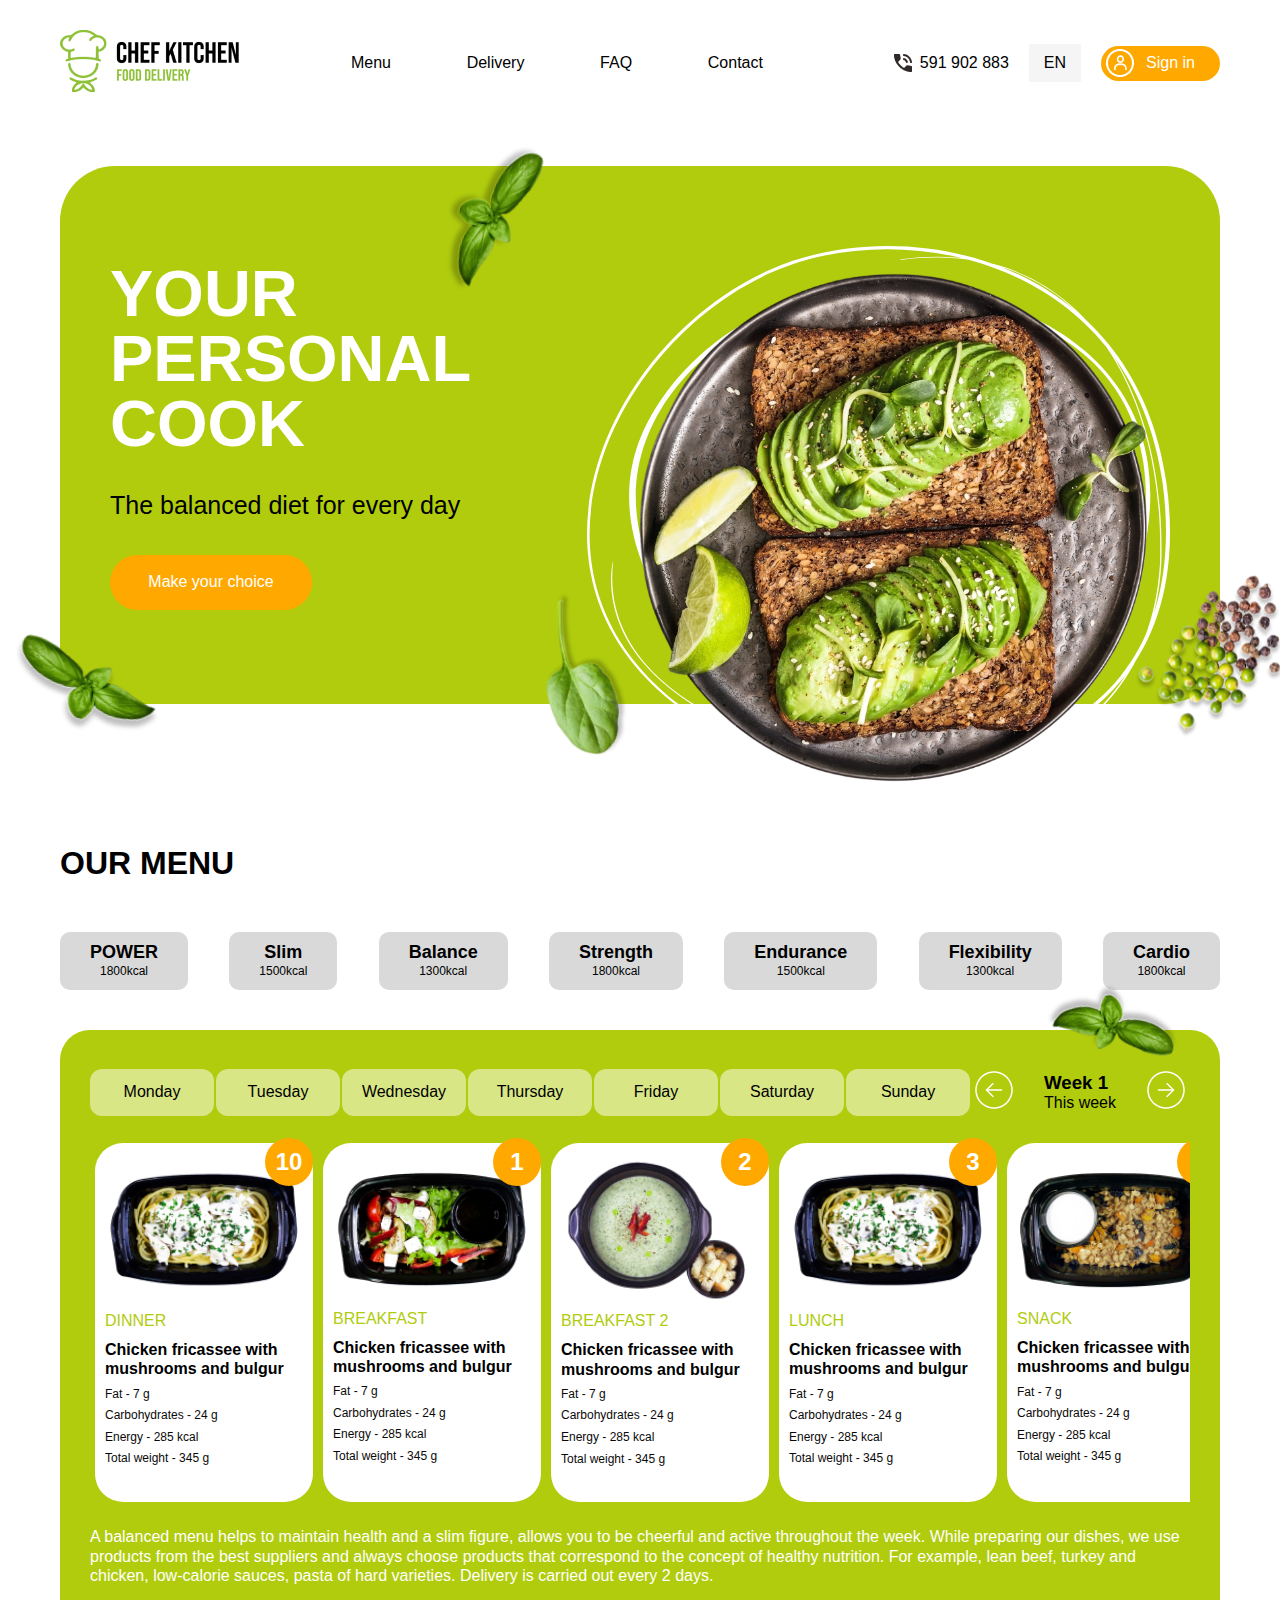
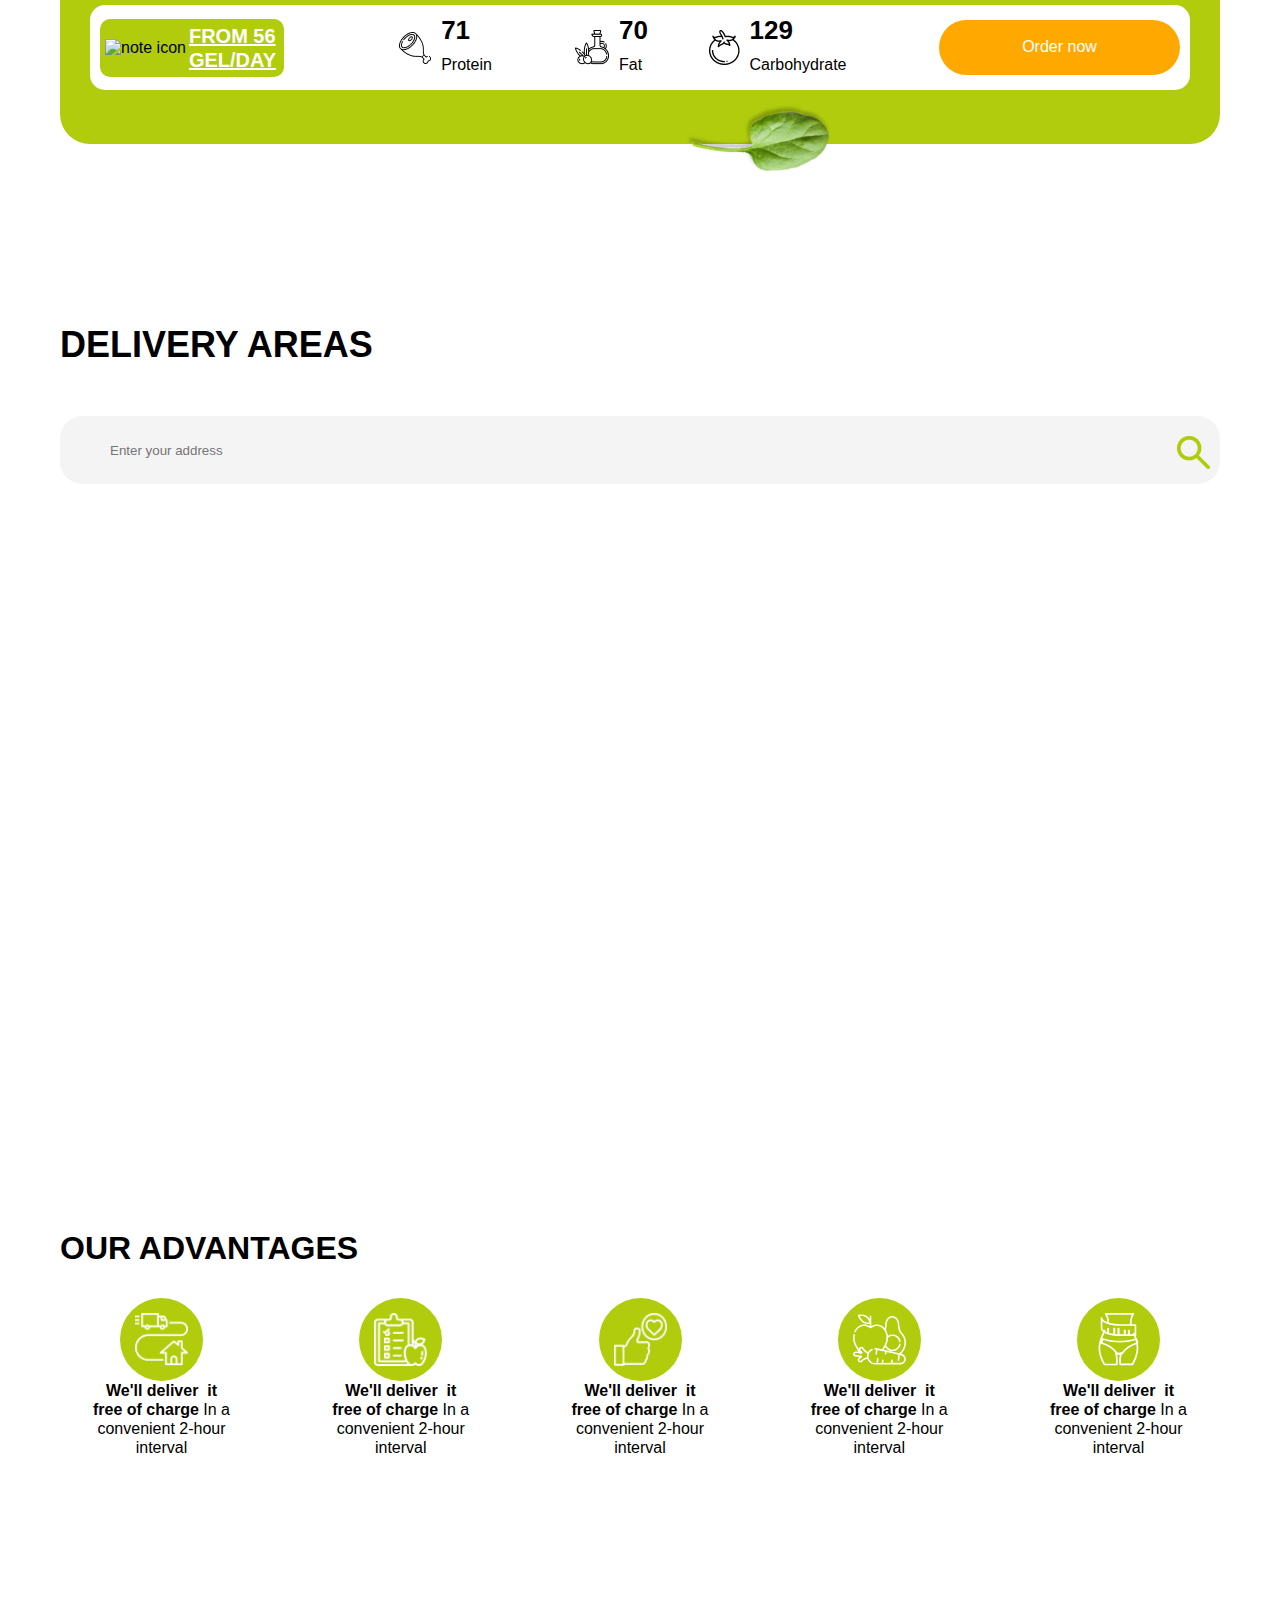
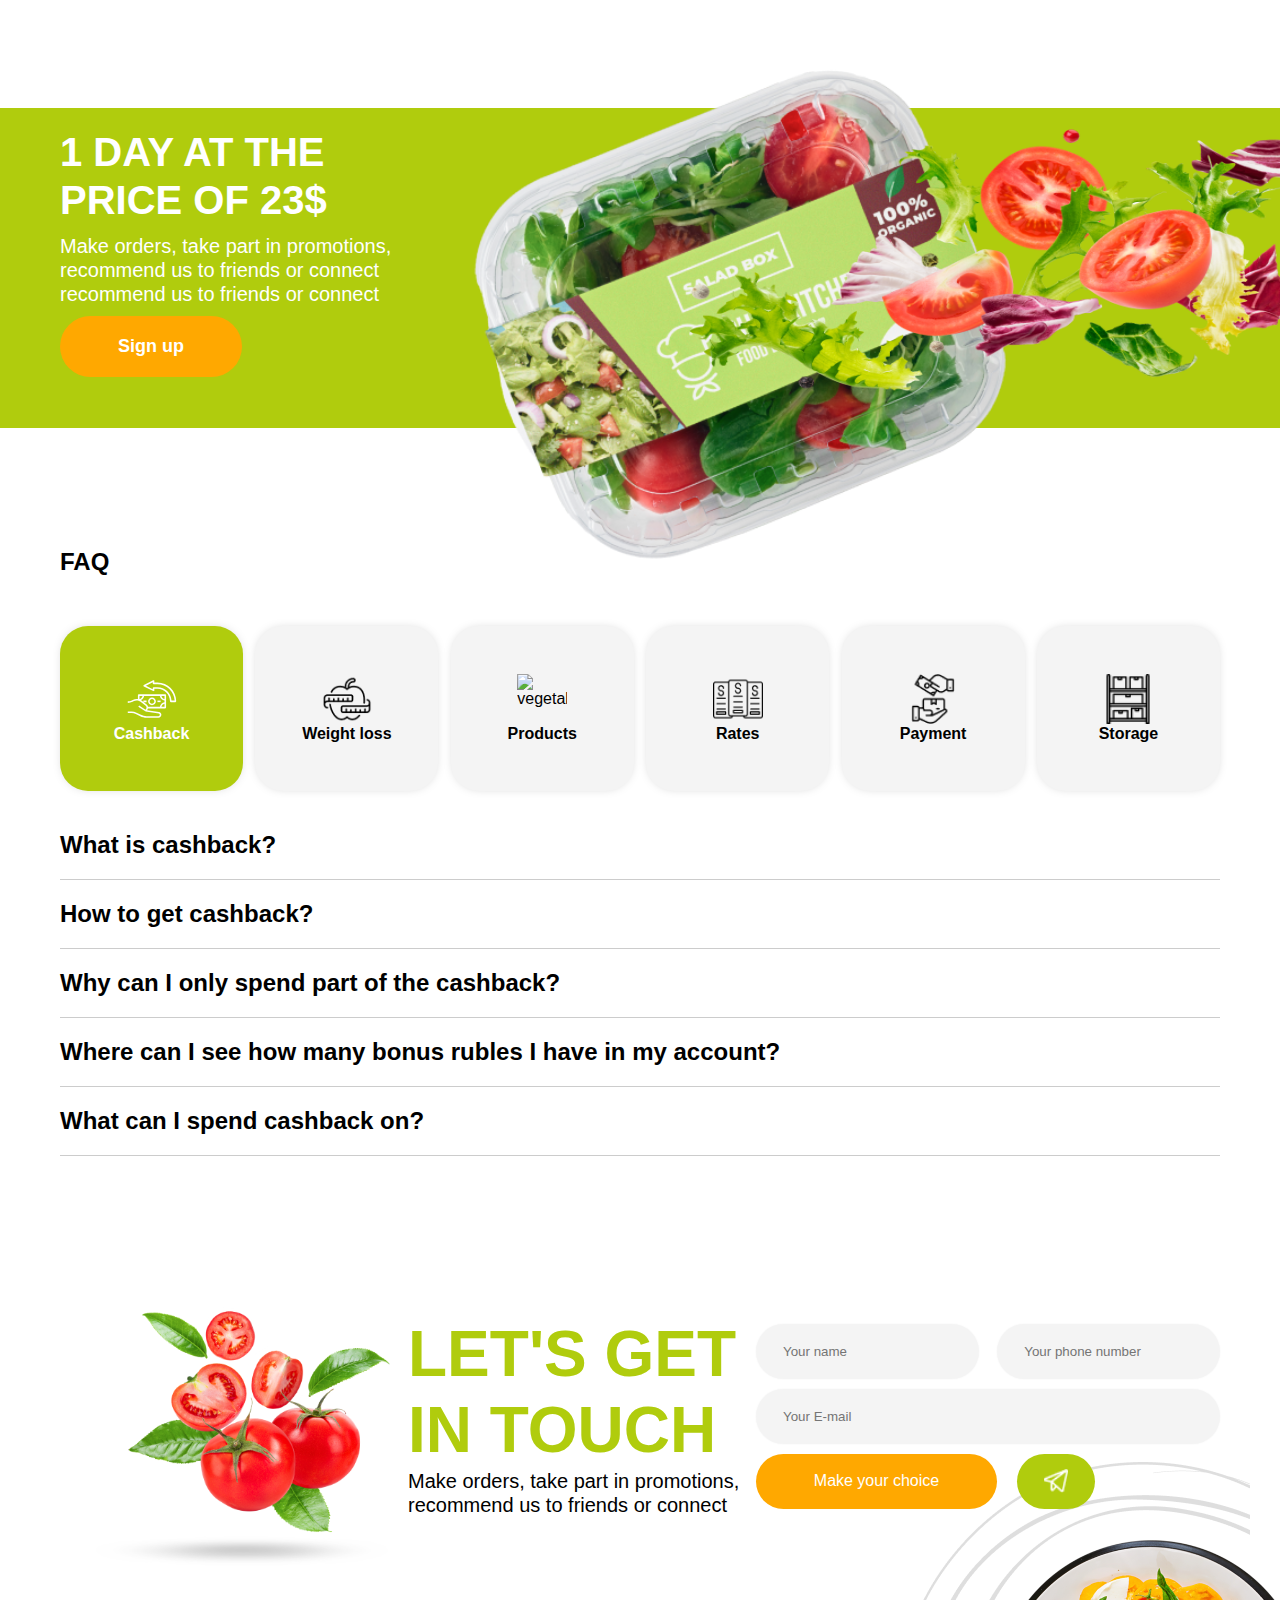
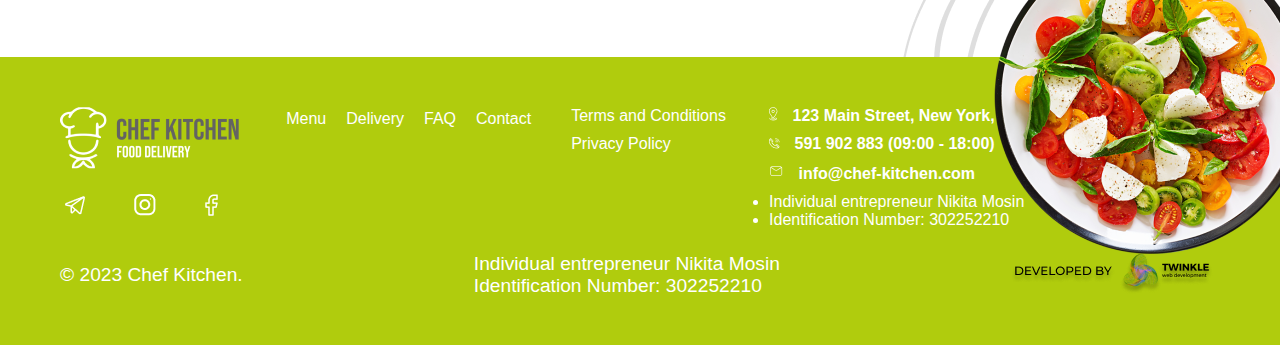
==== index.html @ f5564bab "process end" ====
<!doctype html>
<html lang="en">
<head>
    <meta charset="UTF-8">
    <link rel="shortcut icon" href="images/logo2.png" type="image/x-icon">
    <meta name="viewport"
          content="width=device-width, user-scalable=no, initial-scale=1.0, maximum-scale=1.0, minimum-scale=1.0">
    <meta http-equiv="X-UA-Compatible" content="ie=edge">
    <script src="https://maps.google.com/maps?file=api&amp;v=2&amp;sensor=false&amp;key=ABQIAAAAuPsJpk3MBtDpJ4G8cqBnjRRaGTYH6UMl8mADNa0YKuWNNa8VNxQCzVBXTx2DYyXGsTOxpWhvIG7Djw" type="text/javascript"></script>
    <link rel="stylesheet" href="main/main.css">
    <title>Chef kitchen</title>
    <style>

    </style>
</head>
<body>
<!--Start header section---------------------------------- -->
<header>
    <div class="container">
        <nav class="navigation">
            <div class="burger-menu">
                <svg width="24" height="24" viewBox="0 0 24 24" fill="none" xmlns="http://www.w3.org/2000/svg">
                    <path d="M3.56301 19.937C3.4304 19.937 3.30323 19.9897 3.20946 20.0835C3.11569 20.1772 3.06301 20.3044 3.06301 20.437C3.06301 20.5696 3.11569 20.6968 3.20946 20.7906C3.30323 20.8843 3.4304 20.937 3.56301 20.937L20.437 20.939C20.5696 20.939 20.6968 20.8863 20.7906 20.7926C20.8843 20.6988 20.937 20.5716 20.937 20.439C20.937 20.3064 20.8843 20.1792 20.7906 20.0855C20.6968 19.9917 20.5696 19.939 20.437 19.939L3.56301 19.937ZM3.56301 11.5C3.4304 11.5 3.30323 11.5527 3.20946 11.6465C3.11569 11.7402 3.06301 11.8674 3.06301 12C3.06301 12.1326 3.11569 12.2598 3.20946 12.3536C3.30323 12.4473 3.4304 12.5 3.56301 12.5L13.563 12.501C13.6956 12.501 13.8228 12.4483 13.9166 12.3546C14.0103 12.2608 14.063 12.1336 14.063 12.001C14.063 11.8684 14.0103 11.7412 13.9166 11.6475C13.8228 11.5537 13.6956 11.501 13.563 11.501L3.56301 11.5ZM3.56301 3.06201C3.4304 3.06201 3.30323 3.11469 3.20946 3.20846C3.11569 3.30223 3.06301 3.4294 3.06301 3.56201C3.06301 3.69462 3.11569 3.8218 3.20946 3.91557C3.30323 4.00933 3.4304 4.06201 3.56301 4.06201L20.437 4.06301C20.5696 4.06301 20.6968 4.01033 20.7906 3.91657C20.8843 3.8228 20.937 3.69562 20.937 3.56301C20.937 3.4304 20.8843 3.30323 20.7906 3.20946C20.6968 3.11569 20.5696 3.06301 20.437 3.06301L3.56301 3.06201Z"
                          fill="black"/>
                </svg>
            </div>

            <div class="logo">
                <a href="./index.html">
                    <img src="images/logo.png" alt="logo">
                </a>
            </div>
            <div class="nav-links">
                <ul>
                    <li><a href="menu/menu.html">Menu</a></li>
                    <li><a href="#">Delivery</a></li>
                    <li><a href="./index.html">FAQ</a></li>
                    <li><a href="#">Contact</a></li>
                </ul>
            </div>
            <div class="nav-infos">
                <a class="nav-tel-number" href="tel:+988887555222">
                    <img src="images/phone_icon.png" alt="phone icon">
                    591 902 883</a>
                <!--                dropdown for change language-->
                <div class="dropdown">
                    <button class="dropbtn">EN</button>
                    <div class="dropdown-content">
                        <a href="#">EN</a>
                        <a href="#">RU</a>
                        <a href="#">UZ</a>
                    </div>
                </div>
                <a class="login" href="login/login.html">
                    <img src="images/user_icon.png" alt="user icon">
                    <span>Sign in</span>
                </a>
            </div>
        </nav>
    </div>
</header>
<!--End header section------------------------------------ -->
<!--Start main banner section----------------------------- -->
<section>
    <div class="container">
        <div class="main-banner">
            <div class="main-banner-left">
                <h1 class="main-banner-title">YOUR PERSONAL COOK</h1>
                <p>The balanced diet for every day</p>
                <a href="#">Make your choice</a>
            </div>
            <div class="main-banner-right">
                <img src="images/main_meal.png" alt="main banner image">
                <div class="main-banner-bg">
                    <svg width="583" height="534" viewBox="0 0 583 534" fill="none" xmlns="http://www.w3.org/2000/svg">
                        <g clip-path="url(#clip0_22_21)">
                            <path d="M313.852 13.3117C488.871 -10.2678 580.131 136.641 574.274 318.591C560.588 544.805 298.253 578.174 131.391 486.572C-100.942 358.527 12.2514 99.5707 182.998 23.6687C317.198 -36.0858 548.068 11.103 579.474 236.988C615.362 499.019 369.313 553.848 219.275 495.288C159.63 471.828 126.222 437.175 102.705 394.642C20.2897 217.558 165.577 30.5635 343.973 57.9037C459.318 75.8122 541.344 142.73 539.611 261.045C537.489 352.259 488.602 440.577 400.061 475.379C207.621 549.52 -11.7439 348.17 53.9967 190.575C70.402 150.699 105.334 108.018 153.146 79.4536C296.191 -9.19326 618.29 52.7998 555.209 312.234C547.679 343.155 535.009 371.928 518.574 397.209C398.597 580.413 130.226 512.599 51.9647 411.745C12.1618 360.616 26.804 310.562 26.2362 315.248C10.6677 444.786 180.816 509.376 292.785 509.525C465.085 513.674 578.278 364.914 556.166 215.617C537.429 92.5566 416.586 48.2929 292.008 46.9199C142.119 45.5171 -10.4291 184.845 71.9858 338.469C163.186 505.734 400.211 541.014 496.67 387.061C559.662 286.445 563.188 97.6903 343.136 63.1867C40.0717 16.386 -45.8992 531.761 355.388 511.375C502.916 502.6 598.09 408.85 575.708 237.496C544.96 14.2967 316.84 -32.2951 184.253 26.5341C16.2257 101.003 -98.2825 356.945 132.467 484.602C297.446 575.518 558.855 544.029 572.929 318.561C578.936 140.462 490.754 -9.64096 313.911 13.8788C313.523 13.9385 313.433 13.3415 313.822 13.2818L313.852 13.3117Z"
                                  fill="white"/>
                        </g>
                        <defs>
                            <clipPath id="clip0_22_21">
                                <rect width="583" height="534" fill="white"/>
                            </clipPath>
                        </defs>
                    </svg>
                </div>

            </div>
        </div>
    </div>
</section>
<!--End main banner section------------------------------- -->
<!--Our menu section-->
<section>
    <div class="container">
        <div class="our-menu">
            <h2 class="our-menu-title">Our Menu</h2>
            <div class="our-menu-categories"></div>
            <div class="our-menu-meals">
                <div class="our-menu-meals-by-day">
                    <div class="our-menu-days">
                        <button class="our-menu-day" data-short="Mo"><span>Monday</span></button>
                        <button class="our-menu-day" data-short="Tu"><span>Tuesday</span></button>
                        <button class="our-menu-day" data-short="We"><span>Wednesday</span></button>
                        <button class="our-menu-day" data-short="Th"><span>Thursday</span></button>
                        <button class="our-menu-day" data-short="Fr"><span>Friday</span></button>
                        <button class="our-menu-day" data-short="Sa"><span>Saturday</span></button>
                        <button class="our-menu-day" data-short="Su"><span>Sunday</span></button>
                    </div>
                    <div class="our-menu-buttons">
                        <a href="#"><img src="images/arrow_left.png" alt="Arrow left"></a>
                        <div class="this-week">
                            <h3>Week 1</h3>
                            <span>This week</span>
                        </div>
                        <a href="#"><img src="images/arrow-right.png" alt="Arrow right"></a>
                    </div>
                </div>
                <div class="slider-container">
                    <div class="slider" id="slider">
                        <!-- Meal cards will be injected here by JavaScript -->
                    </div>
                    <button class="nav-button" id="prevBtn"><img src="images/slider-left.png" alt=""></button>
                    <button class="nav-button" id="nextBtn"><img src="images/slider-right.png" alt=""></button>
                </div>
                <div class="our-menu-meals-description">
                    <p>A balanced menu helps to maintain health and a slim figure, allows you to be cheerful and active
                        throughout the week. While preparing our dishes, we use products from the best suppliers and
                        always choose products that correspond to the concept of healthy nutrition. For example, lean
                        beef, turkey and chicken, low-calorie sauces, pasta of hard varieties. Delivery is carried out
                        every 2 days.</p>
                </div>
                <div class="our-menu-footer">
                    <div class="our-menu-plans">
                        <img src="images/note_icon.png" alt="note icon">
                        <span>
                                FROM 56 <br>
                                GEL/DAY
                            </span>
                        <img src="images/rightarrow.png" alt="">
                    </div>
                    <div class="our-menu-icons">
                        <div class="our-menu-icon">
                            <img src="images/meat_icon.png" alt="meat">
                            <p>71 <br>
                                <span>
                                    Protein
                                </span>
                            </p>
                        </div>
                        <div class="our-menu-icon">
                            <img src="images/oil_icon.png" alt="meat">
                            <p>70 <br>
                                <span>
                                    Fat
                                </span>
                            </p>
                        </div>
                        <div class="our-menu-icon">
                            <img src="images/tomat_icon.png" alt="meat">
                            <p>129 <br>
                                <span>
                                    Carbohydrate
                                </span>
                            </p>
                        </div>
                    </div>
                    <div class="order-button">Order now</div>
                </div>
            </div>
        </div>
    </div>
</section>
<!--End our menu section---------------------------------- -->
<!--Delivery area section -------------------------------- -->
<section>
    <div class="container">
        <div class="delivery-area">
            <h1 class="delivery-area-title">DELIVERY AREAS</h1>
            <div class="input-area">
                <input type="search" placeholder="Enter your address">
                <button>
                    <img src="images/search_map_icon.png" alt="Search icon">
                </button>
            </div>
            <div class="delivery-area-map">
                <iframe src="https://yandex.ru/map-widget/v1/?um=constructor%3A20ad190c95c1d5e10d8f19b1c2f9cb5e6e9b4a04dcfd557d8689dc20f58e7cbc&amp;source=constructor&amp;lang=en" width="100%" height="468" frameborder="0"></iframe>
            </div>
        </div>
    </div>
</section>
<!-- End delivery area section ---------------------------- -->
<!--section out advantages-->
<section>
    <div class="container">
        <div class="our-advantages">
            <h2 class="our-advantages-title">Our Advantages</h2>
            <div class="our-advantages-cards">
                <div class="our-advantages-card">
                    <div class="our-advantages-card-img">
                        <img src="images/delivery_icon.png" alt="advantages icon">
                    </div>

                    <p><span>We'll deliver  it free of charge </span>
                        In a convenient 2-hour interval</p>
                </div>
                <div class="our-advantages-card">
                    <div class="our-advantages-card-img">
                        <img src="images/calculate_icon.png" alt="advantages icon">
                    </div>

                    <p><span>We'll deliver  it free of charge </span>
                        In a convenient 2-hour interval</p>
                </div>
                <div class="our-advantages-card">
                    <div class="our-advantages-card-img">
                        <img src="images/effect_icon.png" alt="advantages icon">
                    </div>

                    <p><span>We'll deliver  it free of charge </span>
                        In a convenient 2-hour interval</p>
                </div>
                <div class="our-advantages-card">
                    <div class="our-advantages-card-img">
                        <img src="images/vegetables_icon.svg" alt="advantages icon">
                    </div>

                    <p><span>We'll deliver  it free of charge </span>
                        In a convenient 2-hour interval</p>
                </div>
                <div class="our-advantages-card">
                    <div class="our-advantages-card-img">
                        <img src="images/slim_body_icon.svg" alt="advantages icon">
                    </div>

                    <p><span>We'll deliver  it free of charge </span>
                        In a convenient 2-hour interval</p>
                </div>

            </div>
        </div>
    </div>
</section>

<!--        End out advantages ----------------------------->
<!--        section sign up------------------------------ -->
<main>
    <div class="container">
        <div class="sign-up-section">
            <div class="sign-up-section-left">
                <h1 class="sign-up-title">
                    1 DAY AT THE PRICE OF 23$
                </h1>
                <p>Make orders, take part in promotions, recommend us to friends or connect
                    recommend us to friends or connect
                </p>
                <button class="sign-up-button">Sign up</button>
            </div>
            <div class="sign-up-section-right">
                <img src="images/main_meal2.png" alt="main meal 2">
            </div>

        </div>
    </div>
</main>
<!--        End sign up section ---------------------------->
<!--        section FAQ------------------------------------ -->
<section>
    <div class="container">
        <div class="faq-section">
            <h2 class="faq-title">FAQ</h2>
            <div class="faq-questions-categories">
                <div class="faq-questions-card card-active">
                    <img src="images/money-back_icon.svg" alt="cashback">
                    <span>Cashback</span>
                </div>
                <div class="faq-questions-card">
                    <img src="images/diet_icon.png" alt="diet">
                    <span>Weight loss</span>
                </div>
                <div class="faq-questions-card">
                    <img src="images/vegeta.png" alt="vegetables">
                    <span>Products</span>
                </div>
                <div class="faq-questions-card">
                    <img src="images/rates_icon.png" alt="rates ">
                    <span>Rates</span>
                </div>
                <div class="faq-questions-card">
                    <img src="images/payments-icon.png" alt="cashback">
                    <span>Payment</span>
                </div>
                <div class="faq-questions-card">
                    <img src="images/storage_icon.png" alt="cashback">
                    <span>Storage</span>
                </div>
            </div>
            <div class="faq-container">
                <div class="faq-item">
                    <div class="faq-question">What is cashback?</div>
                    <div class="faq-answer">Cashback is a refund of a portion of the money spent on purchases.</div>
                </div>
                <div class="faq-item">
                    <div class="faq-question">How to get cashback?</div>
                    <div class="faq-answer">Make orders, take part in promotions, recommend us to friends or connect a family tariff. We will refund up to 50% of the order value.</div>
                </div>
                <div class="faq-item">
                    <div class="faq-question">Why can I only spend part of the cashback?</div>
                    <div class="faq-answer">There might be certain restrictions or conditions that apply to the usage of cashback.</div>
                </div>
                <div class="faq-item">
                    <div class="faq-question">Where can I see how many bonus rubles I have in my account?</div>
                    <div class="faq-answer">You can check your bonus rubles in your account section on our website or app.</div>
                </div>
                <div class="faq-item">
                    <div class="faq-question">What can I spend cashback on?</div>
                    <div class="faq-answer">You can spend cashback on future purchases with us, subject to any terms and conditions that apply.</div>
                </div>
            </div>
        </div>
    </div>
</section>

<!--        End FAQ section ------------------------------>
<!--section subscribe---------------------------------- -->
<section>
    <div class="container">
        <div class="subscribe-section">
            <div class="subscribe-img">
                <img src="images/subscribe_icon.png" alt="tomato">
            </div>
            <div class="subscribe-text">
                <h1>LET'S GET <br> IN TOUCH</h1>
                <p>Make orders, take part in promotions, recommend us to friends or connect </p>
            </div>
                <aside class="subscribe-form">
                    <div class="inputs">
                        <input type="text" placeholder="Your name">
                        <input type="number" placeholder="Your phone number">
                    </div>
                    <input type="email" placeholder="Your E-mail">
                    <div class="buttons">
                        <button class="order-button">Make your choice</button>
                        <button class="telegram-button">
                            <img src="images/telegram_icon.png" alt="telegram icon">
                            <span>Telegram</span>
                        </button>
                    </div>
                </aside>
        </div>
    </div>
</section>

    <footer>
        <div class="container">
            <div class="footer-content">
                <div class="footer-logo">
                    <a href="./index.html">
                        <img src="images/logo2.png" alt="logo">
                    </a>
                    <div class="footer-socials">
                        <a href="https://www.t.me/"><img src="images/telegram_icon.png" alt="telegram"></a>
                        <a href="https://www.instagram.com/"><img src="images/insta_icon.png" alt="instagram"></a>
                        <a href="https://www.facebook.com/"><img src="images/facebook_icon.png" alt="facebook"></a>
                    </div>
                </div>
                <div class="footer-links">
                    <ul>
                        <li><a href="menu/menu.html">Menu</a></li>
                        <li><a href="#">Delivery</a></li>
                        <li><a href="./index.html">FAQ</a></li>
                        <li><a href="#">Contact</a></li>
                    </ul>
                    <div class="terms-links">
                        <a href="termsandconditions/terms.html">Terms and Conditions</a>
                        <a href="#">Privacy Policy</a>
                    </div>
                </div>
                <div class="footer-contacts">
                    <a href="#">
                        <img src="images/location_icon.png" alt="location icon">
                        123 Main Street, New York, NY 10030
                    </a>
                    <a href="tel:+988887555222">
                        <img src="images/phone_icon2.png" alt="phone icon">
                        591 902 883 (09:00 - 18:00) </a>
                    <a href="mailto:nimadir@gmail.com">
                        <img src="images/email_icon.png" alt="email icon">
                        info@chef-kitchen.com
                    </a>
                    <ul>
                        <li>Individual entrepreneur Nikita Mosin</li>
                        <li>Identification Number: 302252210</li>
                    </ul>
                </div>

            </div>
            <div class="footer-footer">
                <p>© 2023 Chef Kitchen.</p>
                <p>
                    Individual entrepreneur Nikita Mosin <br>
                    Identification Number: 302252210
                </p>
                <img src="images/meals/footer-footer-img.png" alt="company logo">
            </div>
        </div>


        <script src="index.js"></script>
    </footer>


    <script type="module" src="index.js"></script>

</body>
</html>
---- main/main.css ----
@import "../footer.css";
@import "../header.css";


.main-banner {
    width: 100%;
    border-radius: 55px;
    margin-top: 20px;
    margin-bottom: 100px;
    background-color: var(--primary-color);
    display: flex;
    justify-content: space-between;
    align-items: center;
    padding: 0 50px;
}

.main-banner-left {
    width: 50%;
    display: flex;
    flex-direction: column;
    justify-content: center;
    align-items: flex-start;
    position: relative;
}

.main-banner-left::before {
    position: absolute;
    content: "";
    width: 300px;
    height: 300px;
    top: -200px;
    right: -50px;
    transform: rotate(100deg);
    background-image: url("../images/list2.png");
    background-size: 100% 100%;
    background-repeat: no-repeat;
}

.main-banner-left::after {
    position: absolute;
    content: "";
    width: 300px;
    height: 300px;
    top: 280px;
    left: -180px;
    transform: rotate(10deg);
    background-image: url("../images/list2.png");
    background-size: 100% 100%;
    background-repeat: no-repeat;
}


.main-banner-title {
    font-family: var(--font-family), serif;
    font-weight: 700;
    font-size: 65px;
    line-height: 100%;
    text-transform: uppercase;
    color: #fff;
}

.main-banner-left p {
    font-family: var(--font-family), serif;
    font-weight: 400;
    font-size: 25px;
    line-height: 236%;
    color: #000;
    margin: 20px 0;
}

.main-banner-left a {
    border-radius: 32px;
    padding: 18px 27px;
    width: 202px;
    height: 55px;
    background-color: #ffa800;
    color: #fff;
    text-align: center;
}

.main-banner-left a:hover {
    background-color: #ffffff;
    color: var(--primary-color);
    transition: 0.5s;
}


.main-banner-right {
    width: 60%;
    display: flex;
    justify-content: center;
    align-items: center;
    position: relative;
}

.main-banner-right::before {
    position: absolute;
    content: "";
    width: 200px;
    height: 200px;
    bottom: -70px;
    left: -100px;
    transform: rotate(-130deg);
    background-image: url("../images/list1.png");
    background-size: 100% 100%;
    background-repeat: no-repeat;
}

.main-banner-right::after {
    position: absolute;
    content: "";
    width: 300px;
    height: 300px;
    bottom: -100px;
    right: -200px;
    background-image: url("../images/nuts.png");
    background-size: 100% 100%;
    background-repeat: no-repeat;
}


.main-banner-right img {
    position: absolute;
    width: 150%;
    top: 70px;
    z-index: 1;
}

.main-banner-bg {
    position: relative;
    top: 80px;
}

/*-----------------our menu ------------*/
.our-menu-title {
    font-family: var(--font-family), serif;
    font-weight: 700;
    font-size: 32px;
    line-height: 120%;
    text-transform: uppercase;
    color: #000;
}

.our-menu-categories {
    display: flex;
    justify-content: space-between;
    margin-top: 50px;
    flex-wrap: wrap;
}

.category-item {
    border-radius: 10px;
    padding: 10px 30px;
    background: #d9d9d9;
    display: flex;
    flex-direction: column;
    justify-content: center;
    align-items: center;
    border-bottom: 1px solid transparent;
}

.category-item.active {
    background: var(--primary-color);
    color: #fff;
    border-bottom: 1px solid #fff;
}

.category-item h3 {
    font-size: 18px;
    border-bottom: 1px solid transparent;
}

.category-item p {
    border-bottom: 1px solid transparent;
    font-size: 12px;
    color: #000;
}

.category-item:hover h3, .category-item:hover p {
    color: #fff;
    border-bottom: 1px solid #fff;
    transition: 0.5s;
}

.category-item:hover {
    background-color: #ffa800;
}

.our-menu-meals {
    display: flex;
    flex-direction: column;
    background: var(--primary-color);
    border-radius: 30px;
    padding: 36px 30px 54px;
    margin: 40px 0;
    position: relative;
}

.our-menu-meals::before {
    position: absolute;
    content: "";
    width: 250px;
    height: 250px;
    transform: rotate(170deg);
    background-size: 100% 100%;
    background: url("../images/list2.png") no-repeat;
    right: -20px;
    top: -120px;
}

.our-menu-meals::after {
    position: absolute;
    content: "";
    width: 250px;
    height: 250px;
    transform: rotate(151deg);
    background-size: 100% 100%;
    background: url("../images/list1.png") no-repeat;
    left: 45%;
    bottom: -100px;

}

.our-menu-meals-by-day {
    display: flex;
    justify-content: center;
    align-items: center;
}

.our-menu-days {
    display: flex;
    justify-content: space-between;
    flex-wrap: wrap;
    width: 80%;
}

.our-menu-day {
    border-radius: 12px;
    padding: 14px 37px;
    width: 124px;
    height: 47px;
    display: flex;
    justify-content: center;
    align-items: center;
    border: none;
    font-size: 16px;
    background: rgba(255, 255, 255, 0.5);
}

.our-menu-day.active {
    background: #ffffff;
}

.our-menu-day:hover {
    background: #ffffff;
}

.our-menu-buttons {
    display: flex;
    width: 20%;
    justify-content: space-between;
    align-items: center;
}

/*Slider start from here*/

.slider-container {
    position: relative;
    overflow: hidden;
    height: auto;
    margin: 20px 0;
}

.slider {
    display: flex;
    transition: transform 0.3s ease-in-out;
    cursor: grab;
}

.card {
    background-color: #fff;
    border-radius: 28px;
    margin: 5px;
    min-width: 218px;
    box-sizing: border-box;
    padding: 10px;
    text-align: start;
    cursor: grab;
    user-select: none;
    height: 359px;
    position: relative;
}


.card-id {
    font-size: 24px;
    color: #fff;
    font-weight: 800;
    padding: 10px;
    background-color: #ffa800;
    border-radius: 50%;
    position: absolute;
    width: 48px;
    height: 48px;
    display: flex;
    justify-content: center;
    align-items: center;
    top: -5px;
    right: 0;
}

.meal-type {
    font-weight: 500;
    font-size: 16px;
    line-height: 120%;
    text-transform: uppercase;
    color: #b0cc0d;
}

.card .meal-name {
    font-family: var(--font-family), serif;
    font-weight: 600;
    font-size: 16px;
    line-height: 120%;
    color: #000;
    margin: 5px 0;
}

.card img {
    width: 100%;
    height: auto;
    border-radius: 10px;
}

.card p {
    font-family: var(--font-family), serif;
    font-weight: 300;
    font-size: 12px;
    line-height: 180%;
    color: #0a0909;
}

.card-content {
    margin-top: 10px;
}

.nav-button {
    position: absolute;
    top: 50%;
    transform: translateY(-50%);
    color: #fff;
    border: none;
    cursor: pointer;
    border-radius: 50%;
}

#prevBtn {
    z-index: 20;
}

#nextBtn {
    right: -20px;
}

.our-menu-meals-description {
    font-family: var(--font-family), serif;
    font-weight: 400;
    font-size: 16px;
    line-height: 120%;
    color: #fff;
    margin-bottom: 20px;
}

.our-menu-footer {
    display: flex;
    flex-wrap: wrap;
    justify-content: space-between;
    align-items: center;
    background-color: #fff;
    padding: 10px;
    border-radius: 15px;
}

.our-menu-plans {
    display: flex;
    justify-content: space-between;
    align-items: center;
    background-color: var(--primary-color);
    border-radius: 10px;
    padding: 5px;
    cursor: pointer;
}

.our-menu-plans span {
    font-family: var(--font-family), serif;
    font-weight: 700;
    font-size: 20px;
    line-height: 120%;
    text-transform: uppercase;
    text-decoration: underline;
    text-decoration-skip-ink: none;
    color: #fff;
    margin: 0 3px;
}

.order-button {
    border-radius: 32px;
    padding: 18px 27px;
    width: 241px;
    height: 55px;
    background: #ffa800;
    text-align: center;
    color: #fff;
    font-size: 16px;
    cursor: pointer;
}

.order-button:hover {
    background-color: var(--primary-color);
    transition: 0.5s;
}

.our-menu-icons {
    display: flex;
    justify-content: space-between;
    align-items: center;
    width: 40%;
}

.our-menu-icon {
    width: 100px;
    display: flex;
    justify-content: center;
    align-items: center;
    cursor: pointer;
}

.our-menu-icon p {
    font-family: var(--font-family), serif;
    font-weight: 800;
    font-size: 26px;
    line-height: 120%;
    color: #000;
}

.our-menu-icon p span {
    font-weight: 500;
    font-size: 16px;
}

.our-menu-icon img {
    margin-right: 10px;
}

/*delivery areas section -------------*/

.delivery-area {
    padding: 100px 0;
}

.delivery-area-title {
    font-size: 36px;
    font-weight: 700;
    margin-bottom: 50px;
}

.input-area {
    background: #f4f4f4;
    width: 100%;
    position: relative;
    border-radius: 23px;
}

.input-area button {
    position: absolute;
    border: none;
    background: none;
    right: 10px;
    top: 20px;
    cursor: pointer;
}

.input-area input {
    width: 100%;
    height: 68px;
    border: none;
    background: #f4f4f4;
    border-radius: 23px;
    outline: none;
    padding-left: 50px;
}

.delivery-area-map {
    margin-top: 37px;
    height: 468px;
    background: url("../images/map.png") no-repeat;
    background-size: cover;
    border-radius: 22px;
}

/*our advantages section--------*/
.our-advantages {
    padding: 100px 0;
    display: flex;
    flex-direction: column;
}

.our-advantages-cards {
    display: flex;
    justify-content: space-between;
    align-items: center;
}

.our-advantages-card {
    max-width: 183px;
    display: flex;
    flex-direction: column;
    justify-content: center;
    align-items: center;
    padding: 20px;
    margin: 10px;
    text-align: center;
}

.our-advantages-title {
    font-weight: 700;
    font-size: 32px;
    line-height: 120%;
    text-transform: uppercase;
    color: #000;
}

.our-advantages-card-img {
    width: 83px;
    height: 83px;
    padding: 15px;
    background-color: #B0CC0D;
    border-radius: 50%;
}

.our-advantages-card-img img {
    width: 100%;
    height: 100%;
}

.our-advantages-card p {
    font-weight: 400;
    font-size: 16px;
    line-height: 120%;
    text-align: center;
    color: #000;
}

.our-advantages-card p span {
    font-weight: 700;
}

/*sign up section ---------------*/

main {
    background-color: #B0CC0D;
    position: relative;
    margin: 100px auto;
    height: 320px;
}

.sign-up-section {
    display: flex;
    justify-content: center;
    align-items: center;
    height: 100%;
}

.sign-up-section::after {
    content: "";
    position: absolute;
    width: 600px;
    height: 300px;
    background: url("../images/main_meal3.png") no-repeat;
    background-size: 100% 100%;
    right: 0;
}

.sign-up-section-left {
    width: 35%;
    display: flex;
    flex-direction: column;
    justify-content: center;
    align-items: flex-start;
    height: 100%;
}

.sign-up-section-left p {
    font-family: var(--font-family), serif;
    font-weight: 400;
    font-size: 20px;
    line-height: 120%;
    color: #fff;
    margin: 10px 0;
}

.sign-up-button {
    border-radius: 32px;
    padding: 18px 27px;
    width: 182px;
    height: 61px;
    background: #ffa800;
    border: none;
    font-size: 18px;
    font-weight: 700;
    color: #ffffff;
}

.sign-up-button:hover {
    background-color: #ffffff;
    color: var(--primary-color);
    transition: 0.5s;
}

.sign-up-section-right {
    margin-left: 100px;
    width: 60%;
    position: relative;
}

.sign-up-section-right img {
    width: 100%;
    position: absolute;
    top: -250px;
    right: 150px;
}

.sign-up-title {
    font-family: var(--font-family), serif;
    font-weight: 700;
    font-size: 40px;
    line-height: 120%;
    text-transform: uppercase;
    color: #fff;
}


/*faq section-------------------*/
.faq-questions-categories {
    display: flex;
    flex-wrap: wrap;
    justify-content: space-between;
    align-items: center;
    margin-top: 50px;
}

.faq-questions-card {
    border-radius: 28px;
    width: 183px;
    height: 165px;
    box-shadow: 0 0 11px -4px rgba(0, 0, 0, 0.25);
    background: #f4f4f4;
    display: flex;
    flex-direction: column;
    justify-content: center;
    align-items: center;
}

.faq-questions-card:hover {
    background: var(--primary-color);
    color: #fff;
    transition: 0.3s;
}

.card-active {
    color: white;
    background: var(--primary-color);
}

.faq-questions-card img {
    width: 50px;
    height: 50px;
}

.faq-questions-card span {
    font-family: var(--font-family), serif;
    font-weight: 700;
    font-size: 16px;
    line-height: 120%;
    color: inherit;
}

.faq-container {
    width: 100%;
    margin: 20px auto;
}

.faq-item {
    border-bottom: 1px solid #ccc;
    padding: 10px 0;
}

.faq-question {
    font-size: 24px;
    cursor: pointer;
    font-weight: bold;
    padding: 10px 0;
    user-select: none;
}

.faq-answer {
    display: none;
    margin-top: 10px;
    font-size: 20px;
}

.active-question {
    color: var(--primary-color);
}

/*subscribe section---------------------------*/
.subscribe-section {
    display: flex;
    justify-content: space-between;
    align-items: center;
    margin: 100px 0;
}

.subscribe-img {
    width: 30%;
    position: relative;
}

.subscribe-img img {
    position: absolute;
    width: 110%;
    /*    for centering*/
    top: 50%;
    left: 50%;
    transform: translate(-50%, -50%);
}

.subscribe-text {
    width: 30%;
    display: flex;
    flex-direction: column;
    justify-content: center;
    align-items: flex-start;
}

.subscribe-text h1 {
    font-weight: 700;
    font-size: 64px;
    line-height: 120%;
    color: #b0cc0d;
}

.subscribe-text p {
    font-weight: 400;
    font-size: 20px;
    line-height: 120%;
    color: #000;
}

.subscribe-form {
    width: 40%;
    display: flex;
    justify-content: start;
    flex-direction: column;
    height: 100%;
}

.inputs {
    display: flex;
    justify-content: space-between;
}

.inputs input {
    border-radius: 32px;
    padding: 18px 27px;
    width: 48%;
    min-width: 169px;
    height: 55px;
    box-shadow: 0 0 2px 0 rgba(0, 0, 0, 0.05);
    background: #f4f4f4;
    border: none;
    outline: none;
}

.subscribe-form input[type="email"] {
    border-radius: 32px;
    padding: 18px 27px;
    min-width: 169px;
    height: 55px;
    box-shadow: 0 0 2px 0 rgba(0, 0, 0, 0.05);
    background: #f4f4f4;
    border: none;
    outline: none;
    margin: 10px 0;
}

.buttons {
    display: flex;
    justify-content: start;
    align-items: center;
}

.buttons .order-button {
    border: none;
}

.telegram-button {
    border-radius: 32px;
    padding: 18px 27px;
    height: 55px;
    display: flex;
    justify-content: center;
    align-items: center;
    background: #B0CC0D;
    color: #fff;
    text-align: center;
    cursor: pointer;
    border: none;
    margin-left: 20px;
    position: relative; /* Added for positioning the span */
    z-index: 15;
}

.telegram-button img {
    height: 24px; /* Adjust icon size */
    width: 24px; /* Adjust icon size */
}

.telegram-button span {
    width: 0;
    overflow: hidden;
    position: absolute;
    top: 50%;
    left: 50%;
    transform: translate(-50%, -50%);
    color: white; /* Changed to white for better contrast */
    font-size: 16px;
    pointer-events: none; /* This ensures the text doesn't interfere with button clicks */
}

.telegram-button:hover span {
    position: relative;
    width: auto;
    transition: width 0.5s;
}


@media screen and (max-width: 992px) {
    .main-banner {
        flex-direction: column;
        padding: 0 20px;
    }

    .main-banner-left::before {
        display: none;
    }

    .main-banner-left {
        width: 100%;
        align-items: center;
        padding: 30px;
        text-align: center;
    }
    .main-banner-bg{
        display: none;
    }

    .main-banner-left::after {
        display: none;
    }

    .main-banner-right::before {
        display: none;
    }

    .main-banner-right::after {
        display: none;
    }

    .main-banner-right img {
        top: 150px;
    }

    .our-menu-categories {
        gap: 10px;
    }


}

@media screen and (max-width: 768px) {
    .main-banner-title {
        font-size: 40px;
    }
    .main-banner{
        height: 500px;
    }

    .main-banner-left p {
        font-size: 20px;
    }

    .main-banner-left a {
        font-size: 14px;
    }

    .main-banner-right{
        width: 100%;
    }

    .main-banner-right img {
        width: 100%;
        top: -150px;
    }

    .our-menu-title {
        font-size: 24px;
    }

    .our-menu-categories {
        gap: 10px;
    }

    .our-menu-days {
        width: 100%;
        gap: 5px;
    }

    .our-menu-day {
        width: 20px;
        position: relative; /* Add this */
    }

    .our-menu-meals-by-day {
        flex-direction: column-reverse;
    }


    .our-menu-day::after {
        content: attr(data-short);
        display: flex;
        justify-content: center;
        position: absolute; /* Change this */
        top: 50%;
        left: 50%;
        transform: translate(-50%, -50%);
        width: 100%;
        text-align: center;
    }

    .our-menu-day span {
        visibility: hidden;
    }

    .our-menu-buttons {
        width: 80%;
        justify-content: space-between;
    }


    .our-menu-icon p {
        font-size: 20px;
    }

    .our-menu-icon img {
        width: 50px;
    }

    .our-menu-meals {
        padding: 20px;
    }

    .our-menu-meals::before {
        display: none;
    }

    .our-menu-meals::after {
        display: none;
    }

    .our-menu-footer {
        flex-direction: column;
        gap: 10px;
    }

    .our-menu-plans {
        width: 100%;
    }
    .our-menu-icons{
        width: 90%;
        flex-direction: column;
        align-items: center;
    }

    .our-menu-icon {
        width: 80px;
        display: flex;
        justify-content: center;
        align-items: center;
        cursor: pointer;
        font-size: 12px;
    }
    .our-menu-icon span{
        text-wrap: wrap;
    }

    .our-menu-icon img{
        width: 30px;
    }

    .our-menu-plans span {
        font-size: 16px;
    }

    .order-button {
        width: 150px;
        height: 45px;
        font-size: 14px;
    }

    .our-advantages-title {
        font-size: 24px;
        text-align: center;
    }
    .our-advantages-cards{
        flex-wrap: wrap;
        justify-content: center;
    }

    .our-advantages-card {
        width: 150px;
        padding: 10px;
    }



    .our-advantages-card p {
        font-size: 14px;
    }
    .delivery-area-title{
        font-size: 24px;
    }
    .faq-section{
        margin-top: 150px;
        text-align: center;
    }

    .faq-questions-categories{
        gap: 20px;
        justify-content: center;
    }

    .faq-questions-card {
        width: 150px;
        height: 120px;
    }

    .faq-questions-card img {
        width: 40px;
        height: 40px;
    }

    .faq-questions-card span {
        font-size: 14px;
    }

    .faq-container {
        width: 90%;
    }

    .faq-item {
        padding: 10px 0;
    }

    .sign-up-section{
        flex-direction: column;
        margin: 50px 0;
    }
    main{
        margin: 50px auto;
        padding-bottom: 50px;
    }

    .sign-up-section-left{
        width: 100%;
        align-items: center;
        text-align: center;
    }

    .sign-up-section-right{

        margin: 20px 0;
    }
    .sign-up-section::after{
        width: 250px;
        height: 150px;
        left: 0;
        top: 270px;
    }

    .sign-up-section-right img{
        width: 110%;
        top: -40px;
        right: -40px;
    }

    .sign-up-title{
        font-size: 30px;
    }

    .sign-up-section-left p{
        font-size: 16px;
    }

    .subscribe-section{
        flex-direction: column;
        margin: 50px 0;
    }

    .subscribe-img{
        width: 100%;
        margin-bottom: 20px;
        height: 250px;
    }
    .subscribe-form{
        width: 100%;
    }

    .subscribe-text{
        width: 100%;
        align-items: center;
        text-align: center;
    }

    .subscribe-text h1{
        font-size: 40px;
    }

    .inputs{
        flex-direction: column;
    }

    .inputs input{
        width: 100%;
        margin: 10px 0;
    }

    .buttons{
        flex-direction: column;
        align-items: center;
    }
    .buttons .order-button{
        width: 100%;
        margin: 10px 0;
    }
}
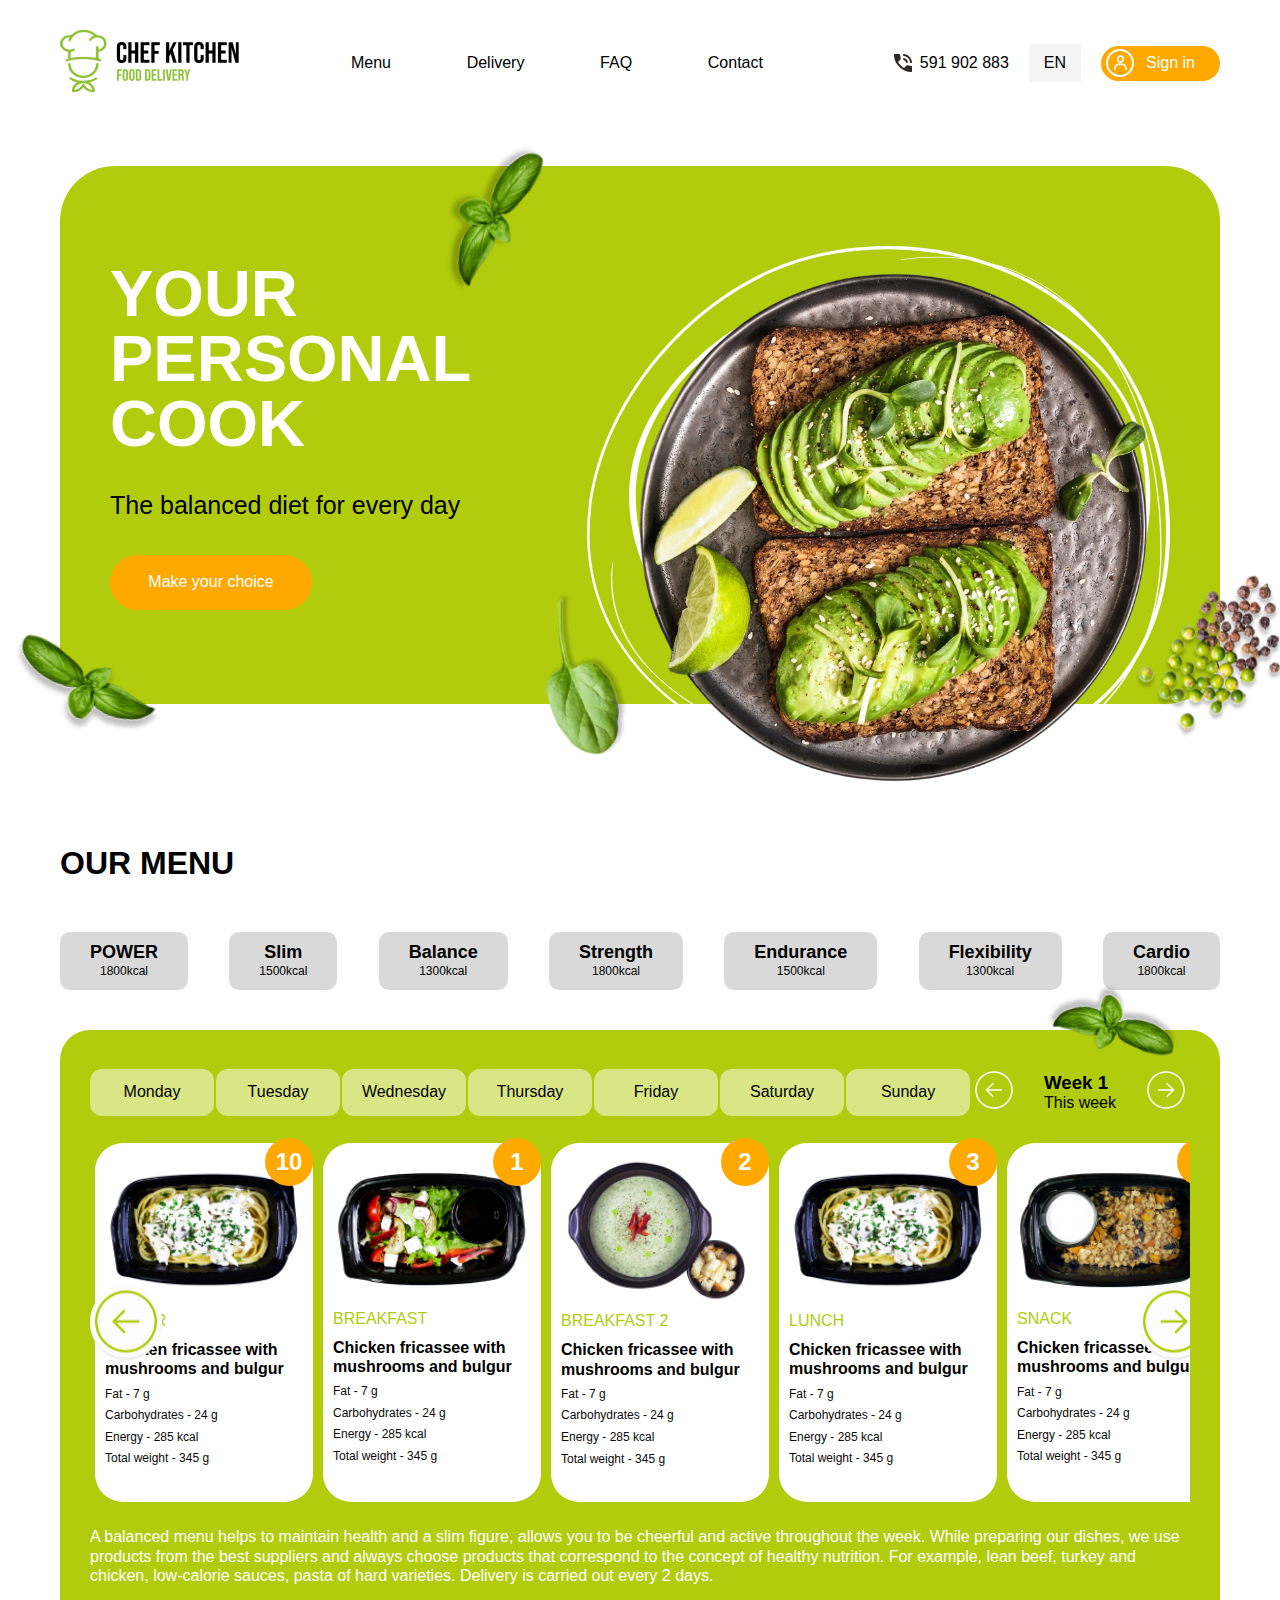
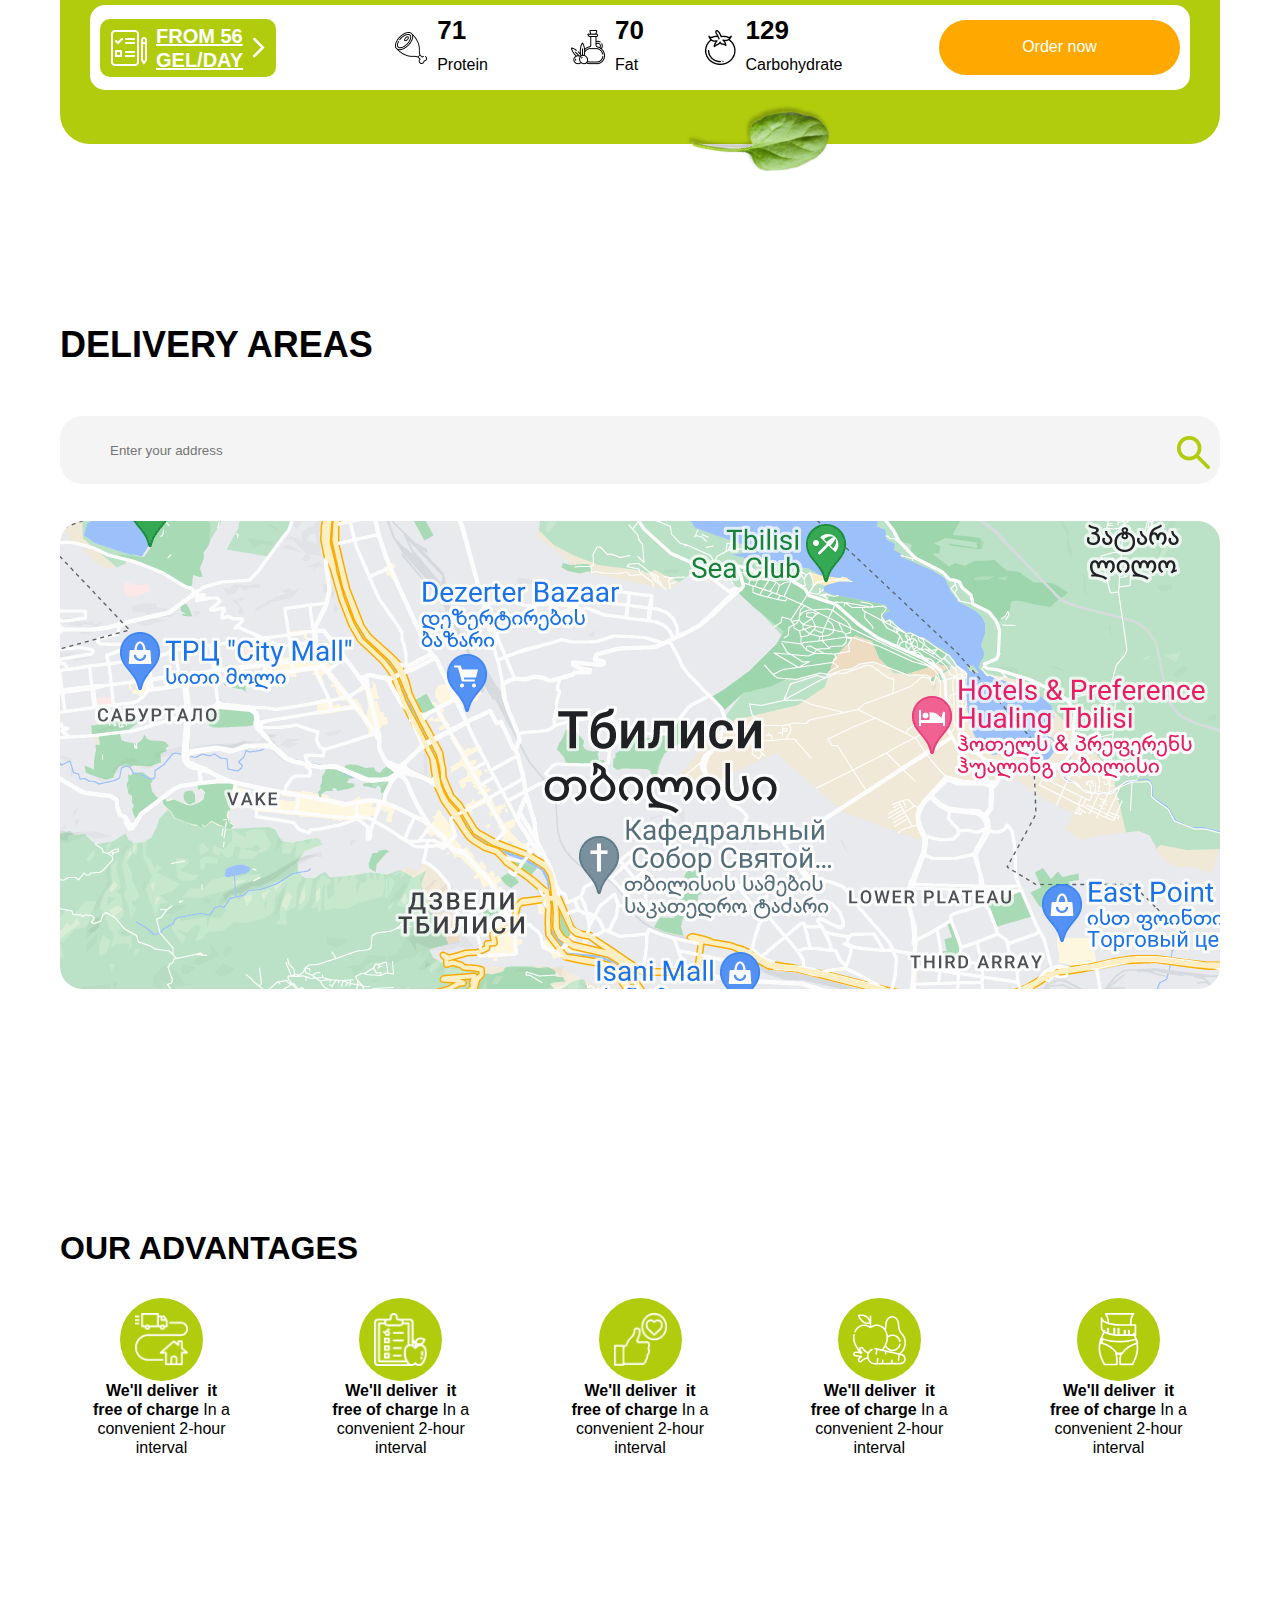
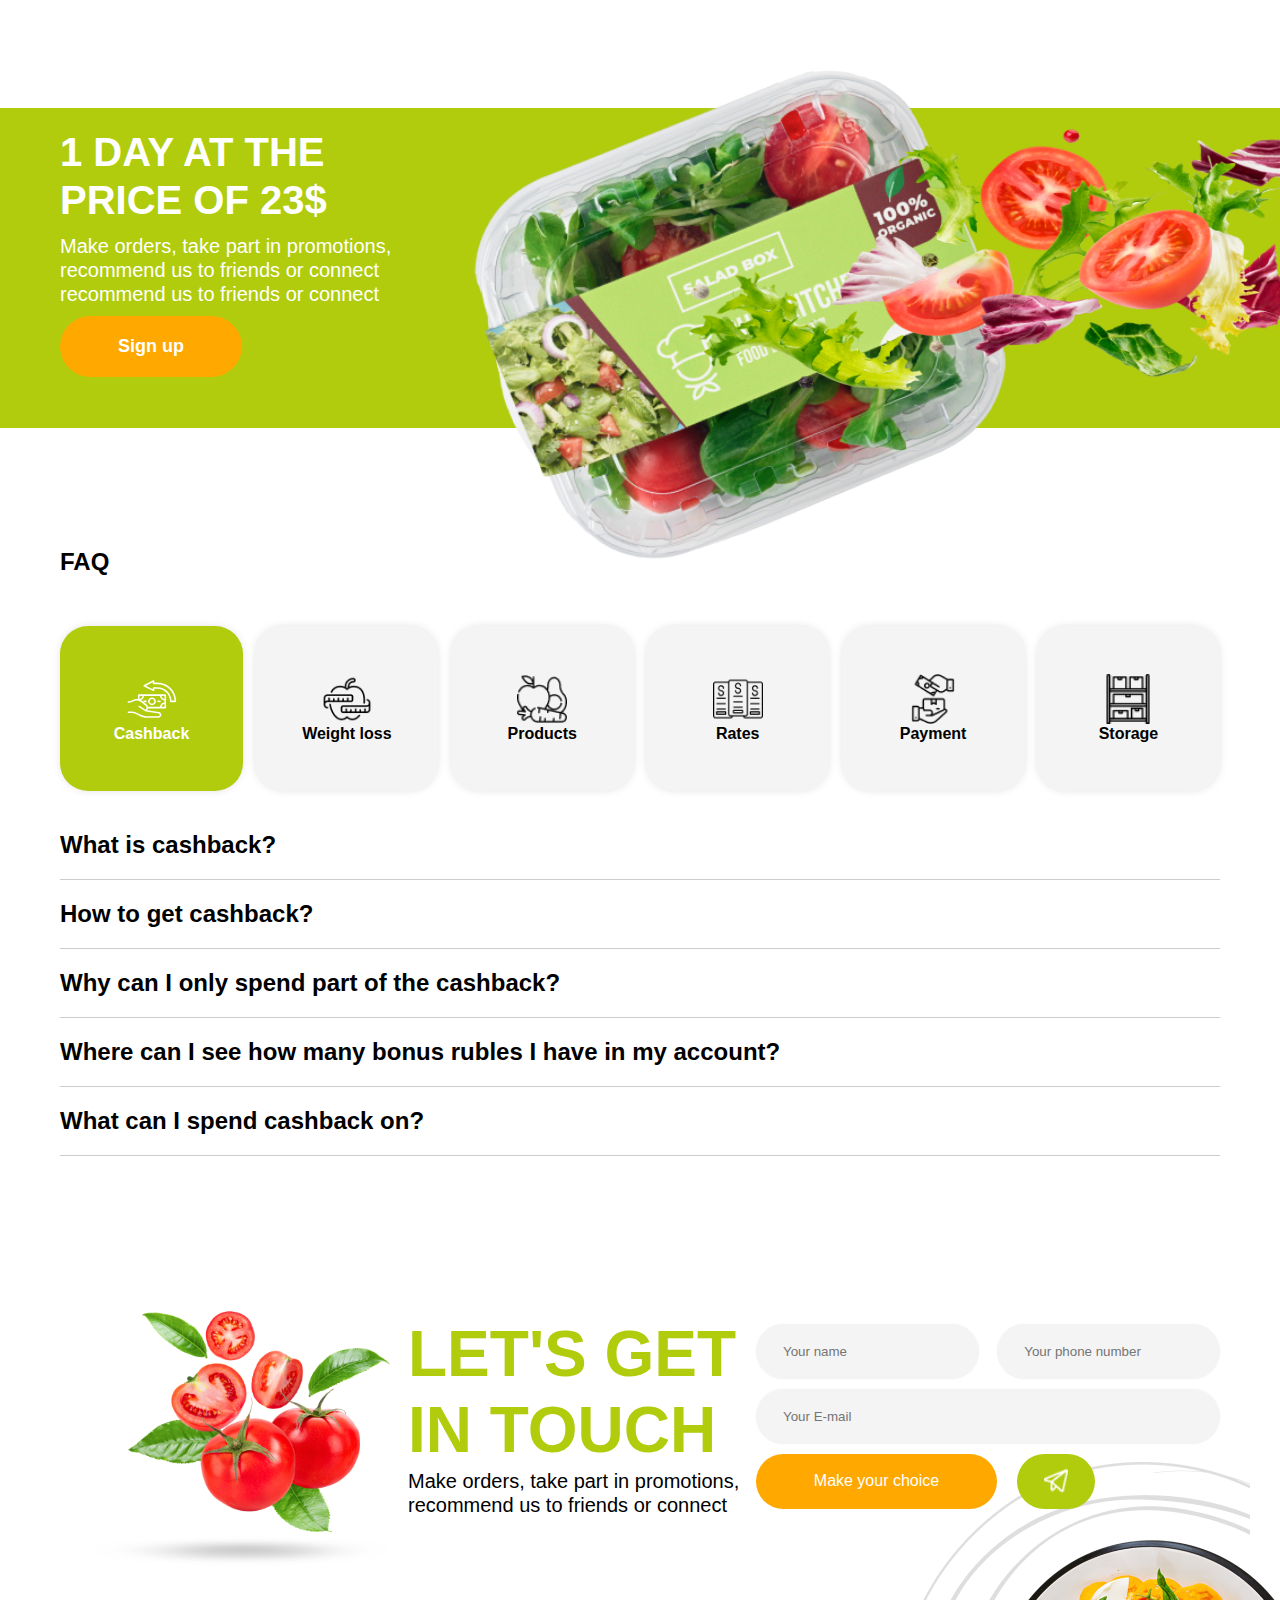
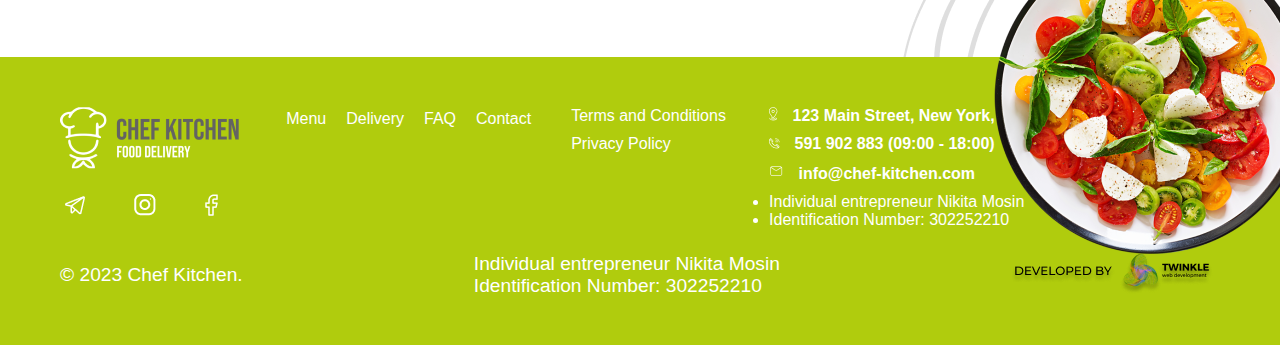
==== commit 864f8981: "improved mistakes" ====
--- a/index.html
+++ b/index.html
@@ -6,12 +6,11 @@
     <meta name="viewport"
           content="width=device-width, user-scalable=no, initial-scale=1.0, maximum-scale=1.0, minimum-scale=1.0">
     <meta http-equiv="X-UA-Compatible" content="ie=edge">
+    <meta name="author" content="Otabek Toshtemirov">
     <script src="https://maps.google.com/maps?file=api&amp;v=2&amp;sensor=false&amp;key=ABQIAAAAuPsJpk3MBtDpJ4G8cqBnjRRaGTYH6UMl8mADNa0YKuWNNa8VNxQCzVBXTx2DYyXGsTOxpWhvIG7Djw" type="text/javascript"></script>
     <link rel="stylesheet" href="main/main.css">
     <title>Chef kitchen</title>
-    <style>
-
-    </style>
+
 </head>
 <body>
 <!--Start header section---------------------------------- -->
@@ -178,7 +177,9 @@
         <div class="delivery-area">
             <h1 class="delivery-area-title">DELIVERY AREAS</h1>
             <div class="input-area">
-                <input type="search" placeholder="Enter your address">
+                <label>
+                    <input type="search" placeholder="Enter your address">
+                </label>
                 <button>
                     <img src="images/search_map_icon.png" alt="Search icon">
                 </button>
